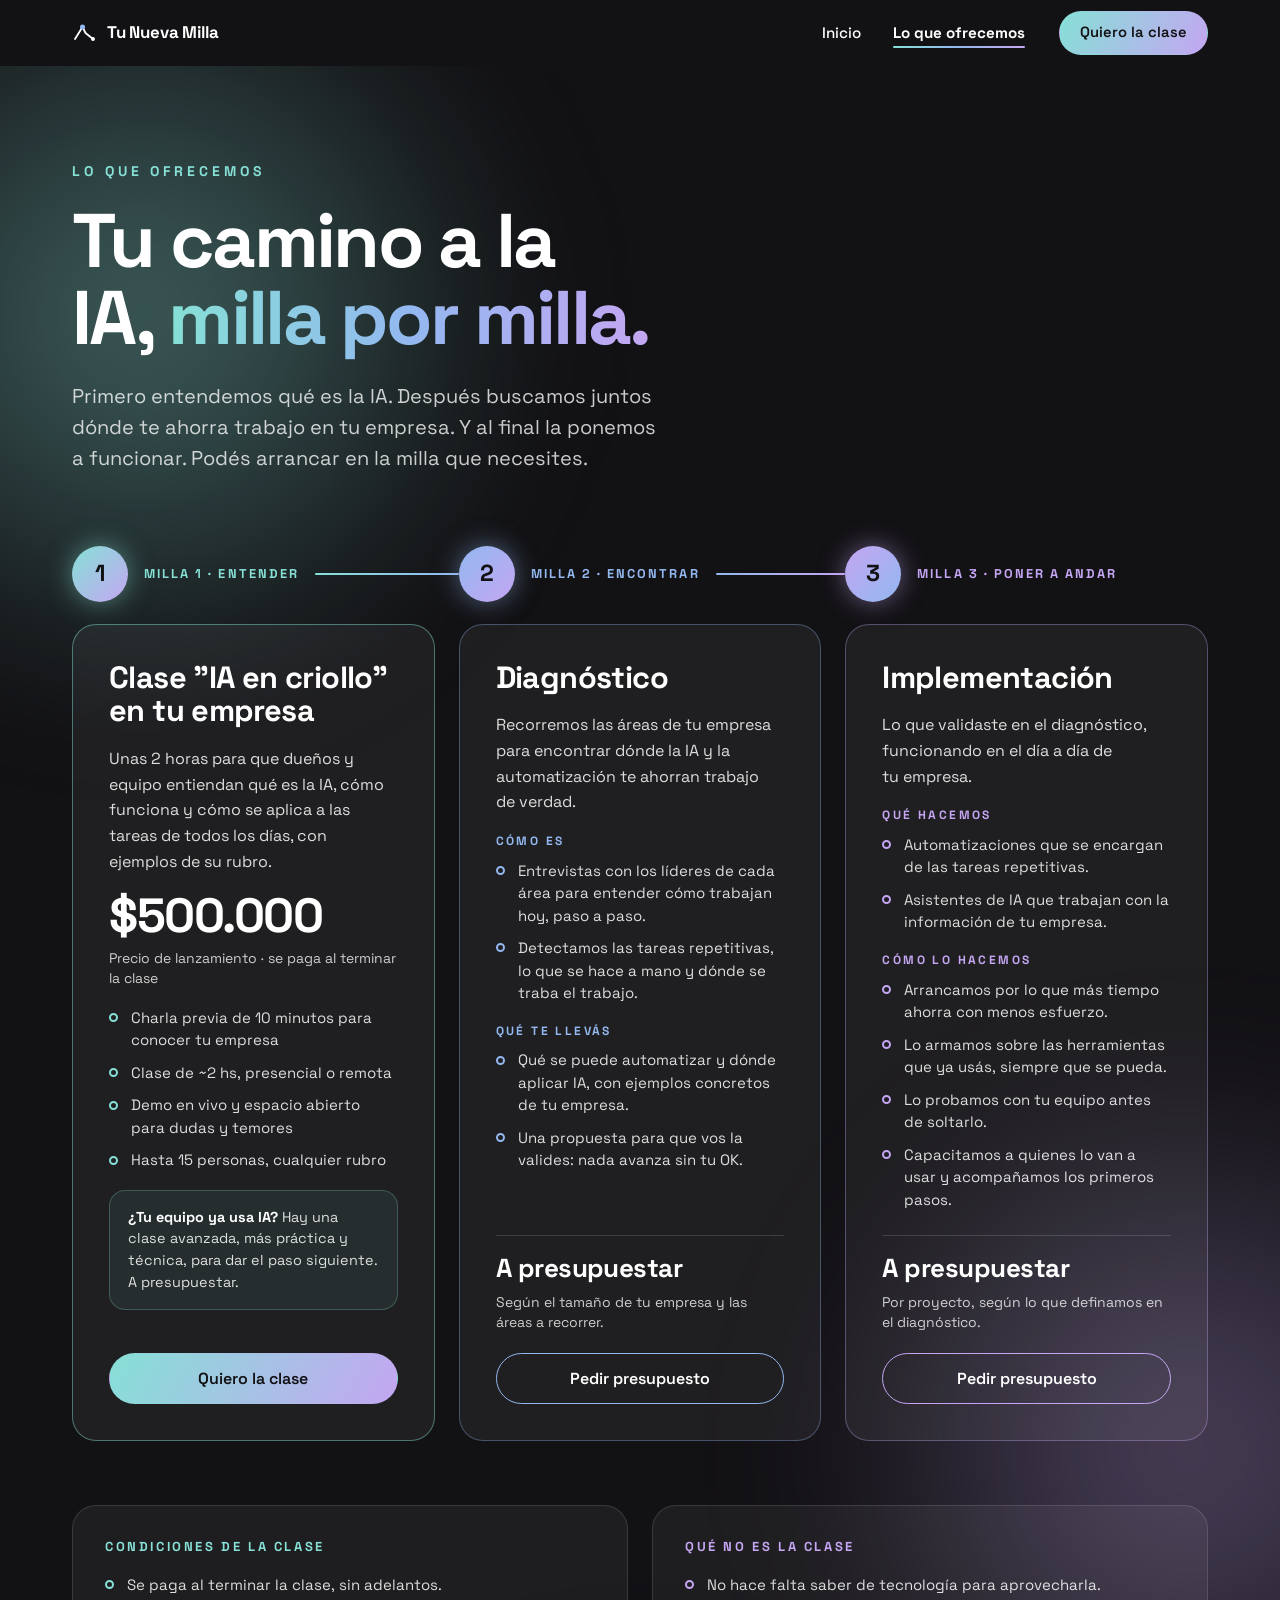
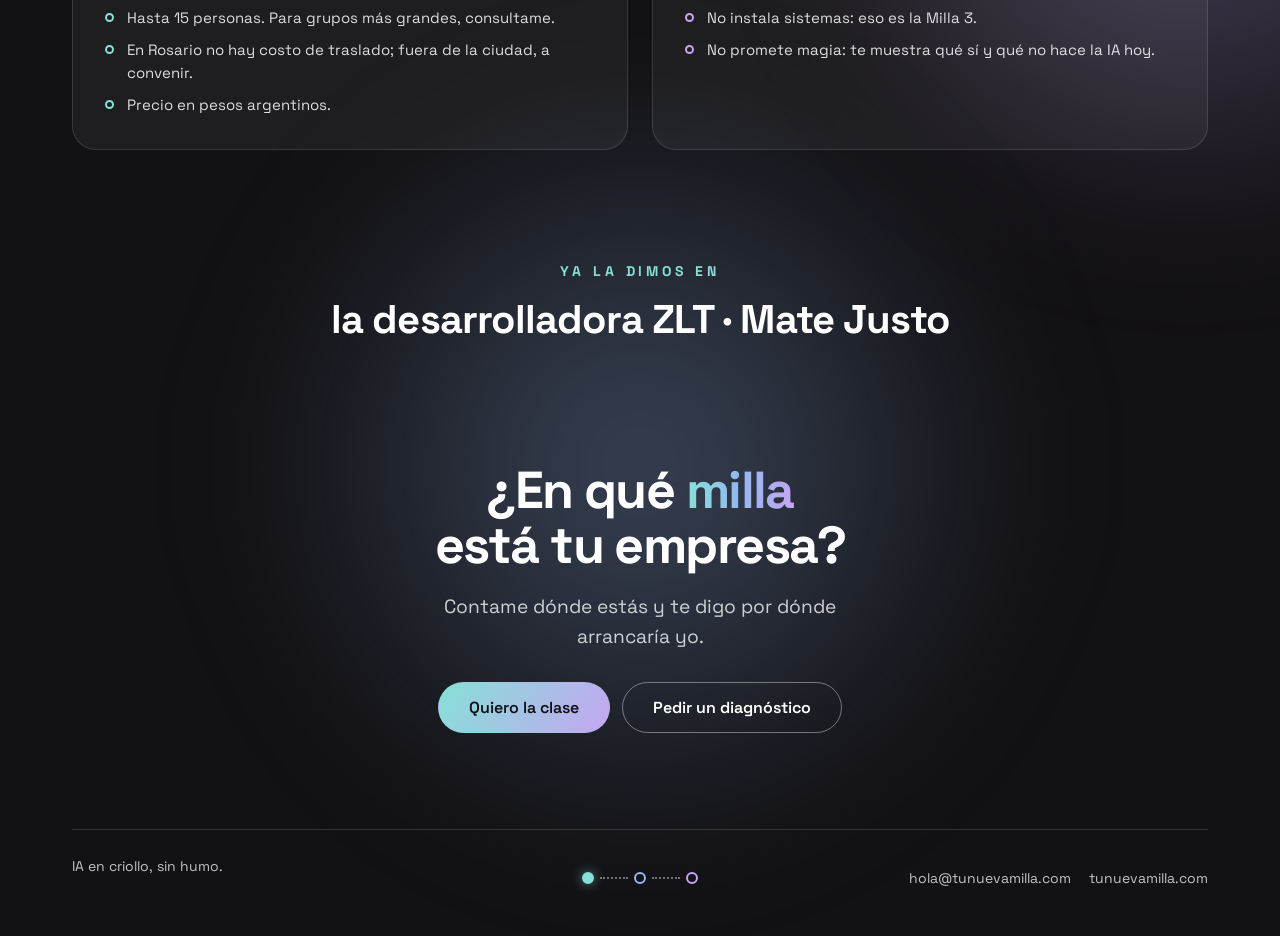
==== lo-que-ofrecemos/index.html @ 7a43856b "Agrega la página "Lo que ofrecemos" (/lo-que-ofrecemos) - Página nueva siempre en oscuro, con la rut" ====
<!DOCTYPE html>
<html lang="es-AR" data-theme="dark">
<head>
<meta charset="UTF-8">
<meta name="viewport" content="width=device-width, initial-scale=1.0">
<title>Lo que ofrecemos — Tu Nueva Milla</title>
<meta name="description" content="Clase de IA en criollo para tu equipo, diagnóstico e implementación de IA para pymes. Sin tecnicismos y sin humo.">
<meta name="author" content="Ignacio Pellizzón">
<link rel="canonical" href="https://tunuevamilla.com/lo-que-ofrecemos">
<meta name="theme-color" content="#121114">
<meta name="color-scheme" content="dark">

<meta property="og:type" content="website">
<meta property="og:url" content="https://tunuevamilla.com/lo-que-ofrecemos">
<meta property="og:site_name" content="Tu Nueva Milla">
<meta property="og:locale" content="es_AR">
<meta property="og:title" content="Lo que ofrecemos — Tu Nueva Milla">
<meta property="og:description" content="Clase de IA en criollo para tu equipo, diagnóstico e implementación de IA para pymes. Sin tecnicismos y sin humo.">
<meta property="og:image" content="https://tunuevamilla.com/images/og-image.jpg">
<meta property="og:image:width" content="1200">
<meta property="og:image:height" content="630">
<meta property="og:image:alt" content="Tu Nueva Milla — IA en criollo, sin humo">

<meta name="twitter:card" content="summary_large_image">
<meta name="twitter:title" content="Lo que ofrecemos — Tu Nueva Milla">
<meta name="twitter:description" content="Clase de IA en criollo para tu equipo, diagnóstico e implementación de IA para pymes. Sin tecnicismos y sin humo.">
<meta name="twitter:image" content="https://tunuevamilla.com/images/og-image.jpg">
<meta name="twitter:image:alt" content="Tu Nueva Milla — IA en criollo, sin humo">
<link rel="icon" type="image/svg+xml" href="data:image/svg+xml,%3Csvg xmlns='http://www.w3.org/2000/svg' viewBox='0 0 32 32'%3E%3Cstyle%3E.s%7Bstroke:%23121114%7D.f%7Bfill:%23121114%7D@media (prefers-color-scheme:dark)%7B.s%7Bstroke:%23FFFFFF%7D.f%7Bfill:%23FFFFFF%7D%7D%3C/style%3E%3Cpath class='s' d='M4 24 L14 8 L18 16 L28 24' fill='none' stroke-width='2.6' stroke-linecap='round' stroke-linejoin='round'/%3E%3Ccircle cx='14' cy='8' r='3.4' fill='%2393B8F0'/%3E%3Ccircle class='f' cx='28' cy='24' r='2.6'/%3E%3C/svg%3E">

<link rel="preconnect" href="https://fonts.googleapis.com">
<link rel="preconnect" href="https://fonts.gstatic.com" crossorigin>
<link href="https://fonts.googleapis.com/css2?family=Space+Grotesk:wght@400;500;600;700&display=swap" rel="stylesheet">
<link rel="stylesheet" href="/styles.css">
</head>
<body>

<nav class="nav ofr-nav" aria-label="Principal">
  <div class="ofr-wrap nav__in">
    <a href="/" class="tnm-logo" aria-label="Tu Nueva Milla, ir al inicio">
      <svg viewBox="0 0 32 32" fill="none" aria-hidden="true">
        <path d="M4 24 L14 8 L18 16 L28 24" stroke="currentColor" stroke-width="2.4" stroke-linecap="round" stroke-linejoin="round"/>
        <circle cx="14" cy="8" r="3.4" fill="#93B8F0"/>
        <circle cx="28" cy="24" r="2.6" fill="currentColor"/>
      </svg>
      <span>Tu&nbsp;Nueva&nbsp;Milla</span>
    </a>
    <ul class="nav__links">
      <li><a class="nav__link" href="/">Inicio</a></li>
      <li><a class="nav__link" href="/lo-que-ofrecemos" aria-current="page">Lo que ofrecemos</a></li>
    </ul>
    <div class="nav__actions">
      <a href="mailto:hola@tunuevamilla.com?subject=Quiero%20la%20clase" class="tnm-btn tnm-btn--primary tnm-btn--sm">Quiero la clase</a>
    </div>
  </div>
</nav>

<div class="ofr">
  <div class="ofr__glows" aria-hidden="true">
    <span class="ofr__glow ofr__glow--aqua"></span>
    <span class="ofr__glow ofr__glow--violet"></span>
    <span class="ofr__glow ofr__glow--blue"></span>
  </div>

  <main id="main">
    <header class="ofr-wrap ofr-hero">
      <p class="ofr-label">Lo que ofrecemos</p>
      <h1 class="ofr-title">Tu camino a la IA, <span class="ofr-grad">milla por milla.</span></h1>
      <p class="ofr-lead">Primero entendemos qué es la IA. Después buscamos juntos dónde te ahorra trabajo en tu empresa. Y al final la ponemos a funcionar. Podés arrancar en la milla que necesites.</p>
    </header>

    <section class="ofr-wrap" aria-label="Las tres millas">
      <div class="ofr-miles">

        <article class="ofr-mile ofr-mile--a">
          <div class="ofr-mile__head">
            <span class="ofr-node" aria-hidden="true">1</span>
            <p class="ofr-km">Milla 1 · Entender</p>
          </div>
          <div class="ofr-card">
            <h2>Clase "IA en criollo" en tu empresa</h2>
            <p>Unas 2 horas para que dueños y equipo entiendan qué es la IA, cómo funciona y cómo se aplica a las tareas de todos los días, con ejemplos de su rubro.</p>
            <div class="ofr-price">
              <span class="ofr-price__amount">$500.000</span>
              <span class="ofr-price__note">Precio de lanzamiento · se paga al terminar la clase</span>
            </div>
            <ul class="ofr-list">
              <li>Charla previa de 10 minutos para conocer tu empresa</li>
              <li>Clase de ~2 hs, presencial o remota</li>
              <li>Demo en vivo y espacio abierto para dudas y temores</li>
              <li>Hasta 15 personas, cualquier rubro</li>
            </ul>
            <p class="ofr-aside"><strong>¿Tu equipo ya usa IA?</strong> Hay una clase avanzada, más práctica y técnica, para dar el paso siguiente. A presupuestar.</p>
            <div class="ofr-card__foot">
              <a href="mailto:hola@tunuevamilla.com?subject=Quiero%20la%20clase" class="tnm-btn tnm-btn--primary">Quiero la clase</a>
            </div>
          </div>
        </article>

        <article class="ofr-mile ofr-mile--b">
          <div class="ofr-mile__head">
            <span class="ofr-node" aria-hidden="true">2</span>
            <p class="ofr-km">Milla 2 · Encontrar</p>
          </div>
          <div class="ofr-card">
            <h2>Diagnóstico</h2>
            <p>Recorremos las áreas de tu empresa para encontrar dónde la IA y la automatización te ahorran trabajo de verdad.</p>
            <div>
              <p class="ofr-sub">Cómo es</p>
              <ul class="ofr-list">
                <li>Entrevistas con los líderes de cada área para entender cómo trabajan hoy, paso a paso.</li>
                <li>Detectamos las tareas repetitivas, lo que se hace a mano y dónde se traba el trabajo.</li>
              </ul>
            </div>
            <div>
              <p class="ofr-sub">Qué te llevás</p>
              <ul class="ofr-list">
                <li>Qué se puede automatizar y dónde aplicar IA, con ejemplos concretos de tu empresa.</li>
                <li>Una propuesta para que vos la valides: nada avanza sin tu OK.</li>
              </ul>
            </div>
            <div class="ofr-card__foot">
              <div class="ofr-price ofr-price--quote">
                <span class="ofr-price__amount">A presupuestar</span>
                <span class="ofr-price__note">Según el tamaño de tu empresa y las áreas a recorrer.</span>
              </div>
              <a href="mailto:hola@tunuevamilla.com?subject=Quiero%20un%20diagn%C3%B3stico" class="tnm-btn tnm-btn--ghost">Pedir presupuesto</a>
            </div>
          </div>
        </article>

        <article class="ofr-mile ofr-mile--c">
          <div class="ofr-mile__head">
            <span class="ofr-node" aria-hidden="true">3</span>
            <p class="ofr-km">Milla 3 · Poner a andar</p>
          </div>
          <div class="ofr-card">
            <h2>Implementación</h2>
            <p>Lo que validaste en el diagnóstico, funcionando en el día a día de tu empresa.</p>
            <div>
              <p class="ofr-sub">Qué hacemos</p>
              <ul class="ofr-list">
                <li>Automatizaciones que se encargan de las tareas repetitivas.</li>
                <li>Asistentes de IA que trabajan con la información de tu empresa.</li>
              </ul>
            </div>
            <div>
              <p class="ofr-sub">Cómo lo hacemos</p>
              <ul class="ofr-list">
                <li>Arrancamos por lo que más tiempo ahorra con menos esfuerzo.</li>
                <li>Lo armamos sobre las herramientas que ya usás, siempre que se pueda.</li>
                <li>Lo probamos con tu equipo antes de soltarlo.</li>
                <li>Capacitamos a quienes lo van a usar y acompañamos los primeros pasos.</li>
              </ul>
            </div>
            <div class="ofr-card__foot">
              <div class="ofr-price ofr-price--quote">
                <span class="ofr-price__amount">A presupuestar</span>
                <span class="ofr-price__note">Por proyecto, según lo que definamos en el diagnóstico.</span>
              </div>
              <a href="mailto:hola@tunuevamilla.com?subject=Quiero%20implementar%20IA" class="tnm-btn tnm-btn--ghost">Pedir presupuesto</a>
            </div>
          </div>
        </article>

      </div>
    </section>

    <section class="ofr-wrap ofr-info" aria-label="Condiciones de la clase">
      <div class="ofr-info__card ofr-info__card--a">
        <h2>Condiciones de la clase</h2>
        <ul class="ofr-list">
          <li>Se paga al terminar la clase, sin adelantos.</li>
          <li>Hasta 15 personas. Para grupos más grandes, consultame.</li>
          <li>En Rosario no hay costo de traslado; fuera de la ciudad, a convenir.</li>
          <li>Precio en pesos argentinos.</li>
        </ul>
      </div>
      <div class="ofr-info__card ofr-info__card--b">
        <h2>Qué no es la clase</h2>
        <ul class="ofr-list">
          <li>No hace falta saber de tecnología para aprovecharla.</li>
          <li>No instala sistemas: eso es la Milla 3.</li>
          <li>No promete magia: te muestra qué sí y qué no hace la IA hoy.</li>
        </ul>
      </div>
    </section>

    <section class="ofr-wrap ofr-proof" aria-label="Prueba social">
      <p class="ofr-label">Ya la dimos en</p>
      <p class="ofr-proof__who">la desarrolladora ZLT · Mate Justo</p>
    </section>

    <section class="ofr-wrap ofr-close" aria-labelledby="ofr-close-title">
      <h2 id="ofr-close-title">¿En qué <span class="ofr-grad">milla</span> está tu empresa?</h2>
      <p class="ofr-close__lead">Contame dónde estás y te digo por dónde arrancaría yo.</p>
      <div class="ofr-close__cta">
        <a href="mailto:hola@tunuevamilla.com?subject=Quiero%20la%20clase" class="tnm-btn tnm-btn--primary">Quiero la clase</a>
        <a href="mailto:hola@tunuevamilla.com?subject=Quiero%20un%20diagn%C3%B3stico" class="tnm-btn tnm-btn--ghost">Pedir un diagnóstico</a>
      </div>
    </section>
  </main>

  <footer class="ofr-wrap">
    <div class="ofr-foot">
      <p class="ofr-foot__text">IA en criollo, sin humo.</p>
      <div class="ofr-foot__route" aria-hidden="true">
        <span class="ofr-foot__dot ofr-foot__dot--on"></span>
        <span class="ofr-foot__seg"></span>
        <span class="ofr-foot__dot ofr-foot__dot--b"></span>
        <span class="ofr-foot__seg"></span>
        <span class="ofr-foot__dot ofr-foot__dot--c"></span>
      </div>
      <div class="ofr-foot__links">
        <a href="mailto:hola@tunuevamilla.com">hola@tunuevamilla.com</a>
        <a href="/">tunuevamilla.com</a>
      </div>
    </div>
  </footer>
</div>

</body>
</html>
---- styles.css ----
/* =========================================================
   Tu Nueva Milla — estilos
   Design system "aurora": Space Grotesk como única familia,
   tema claro por defecto y oscuro vía [data-theme="dark"]
   (en <html> o en cualquier sección: las bandas oscuras).
   ========================================================= */

/* ---------- tokens: color ---------- */
:root{
  --ink:#121114;
  --ink-soft:#232228;
  --paper:#F5F6FB;
  --white:#FFFFFF;
  --slate:#5C5B66;
  --slate-light:#B9B7C6;
  --line:#E6E6F0;
  --line-dark:#333142;

  /* pasteles aurora: solo relleno/línea, nunca texto sobre blanco */
  --aqua:#86E0D6;
  --blue:#93B8F0;
  --violet:#C4A6F2;
  --blue-soft:#8FA8EA;
  --blue-ink:#4A5DA8;       /* texto chico de acento sobre blanco (AA 6.1:1) */

  --grad-a:var(--aqua);
  --grad-b:var(--blue);
  --grad-c:var(--violet);
  --grad-aurora:linear-gradient(90deg,var(--aqua),var(--blue) 50%,var(--violet));
  --grad-aurora-diag:linear-gradient(120deg,var(--aqua),var(--blue) 55%,var(--violet));
  --grad-aurora-v:linear-gradient(180deg,var(--aqua),var(--blue) 55%,var(--violet));
  --grad-aurora-cta:linear-gradient(120deg,var(--aqua),var(--violet));
  --aurora-glow:
    radial-gradient(40% 55% at 82% 6%,rgba(134,224,214,.30),transparent 70%),
    radial-gradient(38% 52% at 10% 32%,rgba(147,184,240,.28),transparent 72%),
    radial-gradient(46% 60% at 58% 0%,rgba(196,166,242,.26),transparent 70%);

  /* bandas oscuras: tinta en tema claro, gris oscuro en tema oscuro (mantiene la alternancia) */
  --band:#121114;

  /* semántico: CLARO (default) */
  --bg:var(--white);
  --bg-subtle:var(--paper);
  --surface:var(--white);
  --text:var(--ink);
  --text-muted:var(--slate);
  --text-accent:var(--blue-ink);
  --border:var(--line);
  --border-strong:var(--ink);
  --border-hover:var(--slate-light);
  --btn-primary-bg:var(--ink);
  --btn-primary-bg-hover:var(--ink-soft);
  --btn-primary-fg:var(--white);
  --btn-ghost-hover:rgba(18,17,20,.04);
  --field-bg:var(--paper);
  --field-bg-focus:var(--white);
  --nav-bg:rgba(244,245,247,.82);
  --overlay:rgba(18,17,20,.6);
  --focus-ring:var(--blue-ink);
  --node-fill:var(--white);
  color-scheme:light;
}
html[data-theme="dark"]{--band:#232228}
[data-theme="dark"]{
  --bg:var(--ink);
  --bg-subtle:var(--ink-soft);
  --surface:var(--ink-soft);
  --text:var(--white);
  --text-muted:var(--slate-light);
  --text-accent:var(--aqua);
  --border:var(--line-dark);
  --border-strong:var(--white);
  --border-hover:var(--slate);
  --btn-primary-bg:var(--grad-aurora-cta);
  --btn-primary-bg-hover:var(--grad-aurora-cta);
  --btn-primary-fg:var(--ink);
  --btn-ghost-hover:rgba(255,255,255,.06);
  --field-bg:var(--ink);
  --field-bg-focus:#1A191D;
  --nav-bg:rgba(18,17,20,.82);
  --overlay:rgba(0,0,0,.7);
  --focus-ring:var(--aqua);
  --node-fill:var(--ink);
  color-scheme:dark;
}

/* ---------- tokens: tipografía, layout, motion ---------- */
:root{
  --font-sans:'Space Grotesk',system-ui,sans-serif;

  --fs-bignum:clamp(3.4rem,13vw,9rem);
  --fs-h2-xl:clamp(2.1rem,4vw,3.2rem);
  --fs-h2:clamp(2rem,3.4vw,2.9rem);
  --fs-h2-sm:clamp(1.7rem,2.6vw,2.3rem);
  --fs-h3:1.4rem;
  --fs-lead:clamp(1.08rem,1.7vw,1.32rem);
  --fs-body-lg:1.05rem;
  --fs-small:.92rem;
  --fs-label:.88rem;
  --fs-caption:.82rem;
  --fs-eyebrow:.78rem;
  --fs-km:.72rem;
  --ls-eyebrow:.2em;
  --ls-km:.14em;

  --wrap:1120px;
  --gutter:clamp(18px,5vw,28px);
  --nav-h:66px;
  --radius-xs:4px;
  --radius-md:12px;
  --radius-lg:20px;
  --radius-pill:999px;
  --shadow-sm:0 1px 3px rgba(18,17,20,.07);
  --shadow-md:0 10px 26px -10px rgba(18,17,20,.18);
  --shadow-card:0 22px 44px -20px rgba(18,17,20,.32);

  --ease:cubic-bezier(.2,.7,.2,1);
  --ease-draw:cubic-bezier(.6,0,.2,1);
  --ease-pop:cubic-bezier(.23,1,.32,1);
}

/* ---------- base ---------- */
*,*::before,*::after{box-sizing:border-box}
html{scroll-behavior:smooth;background:var(--bg)}
body{margin:0;font-family:var(--font-sans);color:var(--text);background:var(--bg);line-height:1.6;-webkit-font-smoothing:antialiased;-moz-osx-font-smoothing:grayscale;transition:background-color .3s var(--ease),color .3s var(--ease)}
h1,h2,h3{letter-spacing:-.02em;line-height:1.05;overflow-wrap:break-word;text-wrap:balance}
h1,h2,h3,p,figure,blockquote{margin:0}
p{text-wrap:pretty}
img{max-width:100%;display:block}
a{color:var(--text-accent);text-decoration-thickness:1px;text-underline-offset:3px}
a:hover{color:var(--text)}
:focus-visible{outline:2.5px solid var(--focus-ring);outline-offset:3px;border-radius:var(--radius-xs)}
.nowrap{white-space:nowrap}
.muted{color:var(--text-muted)}

/* ---------- layout ---------- */
.wrap{max-width:var(--wrap);margin:0 auto;padding-left:var(--gutter);padding-right:var(--gutter)}
@media (min-width:900px){.wrap{padding-left:72px}} /* deja lugar a la ruta vertical */

.sec{color:var(--text)}
.sec--light{background:var(--bg)}
.sec--band{background:var(--band)}
.sec--clip{overflow-x:clip}
.sec__pad{padding-top:clamp(72px,10vw,100px);padding-bottom:clamp(72px,10vw,100px)}
.anchor{scroll-margin-top:var(--nav-h)}

/* ---------- AuroraGlow ---------- */
.tnm-aurora{position:relative;overflow:hidden;isolation:isolate}
.tnm-aurora::before{content:"";position:absolute;inset:-20% -10% auto -10%;height:82%;z-index:-1;pointer-events:none;background:var(--aurora-glow);filter:blur(6px)}
[data-theme="dark"] .tnm-aurora::before,[data-theme="dark"].tnm-aurora::before{opacity:.55}

/* ---------- Eyebrow + nodo de sección ---------- */
.tnm-eyebrow{font-size:var(--fs-eyebrow);letter-spacing:var(--ls-eyebrow);text-transform:uppercase;font-weight:700;color:var(--text-accent);line-height:1.4}
.stop{display:flex;align-items:center}
.stop__dot{flex:none;width:10px;height:10px;margin-right:10px;border-radius:50%}
.stop__dot--aqua{background:var(--aqua)}
.stop__dot--blue{background:var(--blue)}
.stop__dot--violet{background:var(--violet)}
.stop__dot--grad{background:var(--grad-aurora-diag)}
@media (min-width:900px){.stop__dot{display:none}} /* en desktop el nodo vive en la ruta vertical */

/* ---------- Ruta vertical (la página es la ruta) ---------- */
.rail-root{position:relative;display:block}
.rail{display:none;position:absolute;z-index:3;top:0;bottom:0;left:calc(max(0px,(100% - var(--wrap)) / 2) + 35px);width:2px;background:color-mix(in srgb,var(--slate-light) 45%,transparent);pointer-events:none}
.rail__fill{position:absolute;left:0;top:0;width:100%;height:100%;background:linear-gradient(180deg,var(--aqua),var(--blue) 50%,var(--violet))}
@media (min-width:900px){.rail{display:block}}

/* ---------- Logo ---------- */
.tnm-logo{display:inline-flex;align-items:center;gap:11px;font-weight:700;font-size:1.056rem;color:var(--text);text-decoration:none;letter-spacing:-.01em;white-space:nowrap}
.tnm-logo svg{width:24px;height:24px;flex:none;transition:transform .35s var(--ease)}
.tnm-logo:hover{color:var(--text)}
.tnm-logo:hover svg{transform:translateY(-1px) rotate(-6deg)}

/* ---------- Botones ---------- */
.tnm-btn{font-family:var(--font-sans);font-weight:600;font-size:1rem;line-height:1.2;text-decoration:none;border-radius:var(--radius-pill);padding:15px 30px;display:inline-flex;align-items:center;justify-content:center;gap:9px;border:1.5px solid transparent;cursor:pointer;background:none;color:var(--text);transition:background .2s var(--ease),color .2s var(--ease),border-color .2s var(--ease),transform .2s var(--ease),box-shadow .2s var(--ease),filter .2s var(--ease)}
.tnm-btn svg{width:16px;height:16px;flex:none}
.tnm-btn--sm{font-size:.92rem;padding:8px 20px}
.tnm-btn--block{display:flex;width:100%}
.tnm-btn--primary{background:var(--btn-primary-bg);color:var(--btn-primary-fg)}
.tnm-btn--primary:hover{background:var(--btn-primary-bg-hover);color:var(--btn-primary-fg);transform:translateY(-2px);box-shadow:var(--shadow-md)}
[data-theme="dark"] .tnm-btn--primary:hover{filter:brightness(1.05)}
.tnm-btn--primary:active{transform:scale(.98)}
.tnm-btn--ghost{border-color:var(--border);color:var(--text)}
.tnm-btn--ghost:hover{border-color:var(--border-strong);background:var(--btn-ghost-hover);color:var(--text)}
.tnm-btn:disabled{opacity:.6;cursor:default;transform:none;box-shadow:none;filter:none}

/* ---------- Highlight ---------- */
.tnm-hl{position:relative;white-space:nowrap;z-index:0}
.tnm-hl::after{content:"";position:absolute;left:-2px;right:-2px;bottom:.08em;height:.32em;background:var(--grad-aurora);z-index:-1;opacity:.55;transform:skewX(-4deg)}

/* ---------- Nav ---------- */
.nav{position:sticky;top:0;z-index:50;background:var(--bg);transition:box-shadow .3s var(--ease),background-color .3s var(--ease)}
.nav.is-scrolled{background:var(--nav-bg);-webkit-backdrop-filter:blur(10px);backdrop-filter:blur(10px);box-shadow:var(--shadow-sm),0 1px 0 var(--border)}
.nav__in{height:var(--nav-h);display:flex;align-items:center;justify-content:space-between;gap:12px;transition:height .3s var(--ease)}
.nav.is-scrolled .nav__in{height:56px}
.nav__actions{display:flex;align-items:center;gap:10px}
.theme-toggle{width:40px;height:40px;flex:none;border-radius:50%;border:1.5px solid var(--border);background:transparent;color:var(--text);display:flex;align-items:center;justify-content:center;cursor:pointer;padding:0;transition:border-color .2s var(--ease),background-color .2s var(--ease)}
.theme-toggle:hover{border-color:var(--border-strong);background:var(--btn-ghost-hover)}
.theme-toggle svg{stroke:currentColor;stroke-width:2;stroke-linecap:round;stroke-linejoin:round}
.theme-toggle .i-sun{display:none}
html[data-theme="dark"] .theme-toggle .i-sun{display:block}
html[data-theme="dark"] .theme-toggle .i-moon{display:none}

/* ---------- Hero ---------- */
.hero{padding-top:clamp(40px,6vw,72px);padding-bottom:clamp(56px,8vw,88px)}
.hero__row{display:flex;align-items:center;gap:48px}
.hero__copy{flex:1 1 0;min-width:0;display:flex;flex-direction:column;gap:26px}
.hero__title{font-size:clamp(2.3rem,5vw,3.4rem);font-weight:600;line-height:1.05;max-width:21ch}
.hero__lead{font-size:var(--fs-lead);line-height:1.55;color:var(--text-muted);max-width:46ch}
.hero__actions{display:flex;flex-wrap:wrap;gap:12px;margin-top:6px}
.hero__ill{display:none;flex:0 0 min(30%,300px);color:var(--text)}
@media (min-width:900px){.hero__ill{display:block}}
.hero__route{margin-top:clamp(46px,6vw,72px)}

/* ---------- Route (Milla 0 → 1 → 2) ---------- */
.tnm-route{position:relative}
.tnm-route__track{position:relative;height:2px;background:var(--border);margin:0 6px}
.tnm-route__fill{position:absolute;inset:0;background:var(--grad-aurora);transform-origin:left}
.tnm-route__stops{display:flex;justify-content:space-between;margin-top:-9px}
.tnm-route__stop{display:flex;flex-direction:column;align-items:flex-start;flex:1}
.tnm-route__stop:nth-child(2){align-items:center;text-align:center}
.tnm-route__stop:last-child{flex:none;align-items:flex-end;text-align:right}
.tnm-dot{width:16px;height:16px;border-radius:50%;background:var(--node-fill);border:3px solid var(--grad-a);margin-bottom:14px}
.tnm-dot--b{border-color:var(--grad-b)}
.tnm-dot--c{border-color:var(--grad-c)}
.tnm-km{font-size:var(--fs-km);letter-spacing:var(--ls-km);color:var(--text-accent);font-weight:700;text-transform:uppercase;margin-bottom:3px}
.tnm-route__lbl{font-size:.92rem;color:var(--text-muted);max-width:20ch;line-height:1.4}
@media (max-width:820px){
  .tnm-route__track{display:none}
  .tnm-route__stops{flex-direction:column;gap:26px;margin-top:0}
  .tnm-route__stop{align-items:flex-start!important;text-align:left!important}
  .tnm-dot{margin-bottom:8px}
}

/* ---------- Qué es ---------- */
.whatis{display:grid;grid-template-columns:repeat(auto-fit,minmax(min(100%,400px),1fr));gap:clamp(46px,6vw,80px);align-items:center}
.whatis__copy{display:flex;flex-direction:column;gap:38px}
.whatis__head{display:flex;flex-direction:column;gap:22px}
.whatis__title{font-size:var(--fs-h2-sm);font-weight:500;line-height:1.18;color:var(--text-muted);text-wrap:pretty}
.whatis__title b{color:var(--text);font-weight:700}
.points{display:flex;flex-direction:column;gap:22px}
.point{display:grid;grid-template-columns:40px minmax(0,1fr);gap:16px;align-items:start}
.point svg{stroke:var(--text);stroke-width:1.5;stroke-linecap:round;stroke-linejoin:round}
.point svg .ico-fill-aqua{fill:var(--aqua);stroke:none}
.point svg .ico-fill-blue{fill:var(--blue);stroke:none}
.point svg .ico-fill-violet{fill:var(--violet);stroke:none}
.point__t{font-weight:600;font-size:1.05rem;margin-bottom:2px}
.point p{color:var(--text-muted);line-height:1.55}

/* "Del humo a la claridad" */
.smoke-fig{display:flex;flex-direction:column;gap:26px;width:100%;max-width:480px;justify-self:center}
.smoke{position:relative;padding:18px 0 10px}
.smoke__w{position:absolute;font-weight:500;color:var(--text-muted);white-space:nowrap;opacity:0;pointer-events:none}
.smoke__keys{position:relative;display:flex;flex-direction:column;gap:30px}
.smoke__spine{position:absolute;left:7px;top:14px;bottom:34px;width:2px;background:var(--grad-aurora-v);opacity:.9}
.smoke__key{display:grid;grid-template-columns:16px minmax(0,1fr);gap:16px;align-items:start}
.smoke__dot{position:relative;z-index:1;width:16px;height:16px;border-radius:50%;border:3px solid var(--aqua);background:var(--node-fill);margin-top:3px}
.smoke__dot--blue{border-color:var(--blue)}
.smoke__dot--violet{border-color:var(--violet)}
.smoke__txt{display:flex;flex-direction:column;gap:4px;align-items:flex-start}
.smoke__tech{position:relative;font-size:.82rem;font-weight:500;color:var(--text-muted);white-space:nowrap}
.smoke__strike{position:absolute;left:-2px;right:-2px;top:54%;height:1.5px;background:var(--text-muted)}
.smoke__say{font-size:clamp(1.2rem,2.2vw,1.45rem);font-weight:600;line-height:1.25;letter-spacing:-.01em;color:var(--text);text-wrap:balance}
.smoke-fig__cap{font-size:var(--fs-km);letter-spacing:var(--ls-km);text-transform:uppercase;font-weight:700;color:var(--text-accent);text-align:center}

/* ---------- Por qué el nombre ---------- */
.quote{max-width:960px;margin:0 auto;padding:clamp(80px,12vw,128px) var(--gutter);display:flex;flex-direction:column;align-items:center;text-align:center;gap:26px}
.quote__q{font-size:clamp(1.9rem,4.6vw,3.4rem);font-weight:500;line-height:1.12;letter-spacing:-.02em;text-wrap:balance;max-width:22ch}
.quote__sub{color:var(--text-muted);font-size:var(--fs-body-lg);max-width:44ch}

/* ---------- Las 3 millas ---------- */
.h2{font-size:var(--fs-h2);font-weight:600;line-height:1.08;max-width:22ch}
.miles__head{display:flex;flex-direction:column;gap:18px;margin-bottom:clamp(38px,6vw,56px)}
.miles__line{height:2px;background:var(--grad-aurora);border-radius:2px;margin-bottom:22px;opacity:.9}
.miles{display:grid;grid-template-columns:repeat(auto-fit,minmax(min(100%,300px),1fr));gap:22px;align-items:stretch}
.lift{display:grid;transition:transform .3s var(--ease)}
.lift:hover{transform:translateY(-4px)}

.tnm-ms{position:relative;padding-left:56px}
.tnm-ms__node{position:absolute;left:8px;top:2px;width:16px;height:16px;border-radius:50%;background:var(--node-fill);border:3px solid var(--grad-a);z-index:2;transition:transform .3s var(--ease)}
.tnm-ms--b .tnm-ms__node{border-color:var(--grad-b)}
.tnm-ms--c .tnm-ms__node{border-color:var(--grad-c)}
.tnm-ms:hover .tnm-ms__node{transform:scale(1.18)}
.tnm-ms .tnm-km{position:relative;z-index:2;font-size:.76rem;letter-spacing:.16em;margin:0}
.tnm-ms h3{position:relative;z-index:2;font-size:var(--fs-h3);font-weight:600;color:var(--text);margin:6px 0 8px;line-height:1.2}
.tnm-ms p{position:relative;z-index:2;color:var(--text-muted);max-width:56ch;font-size:1.02rem}
.tnm-ms--photo{border-radius:var(--radius-lg);overflow:hidden;padding:28px 28px 32px 56px;background:var(--surface);transition:box-shadow .35s var(--ease)}
.tnm-ms--photo .tnm-ms__node{top:30px;left:18px}
.tnm-ms--photo:hover{box-shadow:var(--shadow-card)}
.tnm-ms__bg{position:absolute;inset:0;width:100%;height:100%;object-fit:cover;opacity:.22;filter:grayscale(55%);z-index:0;transition:opacity .5s var(--ease),transform .5s var(--ease)}
.tnm-ms--photo:hover .tnm-ms__bg{opacity:.32;transform:scale(1.04)}
.tnm-ms__scrim{position:absolute;inset:0;z-index:1;background:linear-gradient(100deg,var(--bg) 34%,color-mix(in srgb,var(--bg) 82%,transparent) 58%,color-mix(in srgb,var(--bg) 40%,transparent) 100%)}

/* ---------- Quién está detrás ---------- */
.bio{display:grid;grid-template-columns:repeat(auto-fit,minmax(min(100%,340px),1fr));gap:clamp(38px,6vw,72px);align-items:center}
.bio__photo{max-width:460px;width:100%}
.bio__txt{display:flex;flex-direction:column;gap:20px}
.bio__title{font-size:var(--fs-h2-sm);font-weight:600;line-height:1.1}
.bio__txt p{font-size:var(--fs-body-lg);line-height:1.65;color:var(--text-muted)}
.bio__txt b{color:var(--text);font-weight:600}
.tnm-portrait{aspect-ratio:1;border-radius:var(--radius-lg);background:linear-gradient(150deg,var(--ink),var(--ink-soft));position:relative;overflow:hidden;display:flex;align-items:flex-end;padding:34px;transition:box-shadow .35s var(--ease)}
.tnm-portrait:hover{box-shadow:var(--shadow-card)}
.tnm-portrait img{position:absolute;inset:0;width:100%;height:100%;object-fit:cover;object-position:center 18%;z-index:0;transition:transform .6s var(--ease)}
.tnm-portrait:hover img{transform:scale(1.045)}
.tnm-portrait__scrim{position:absolute;inset:0;z-index:1;background:linear-gradient(to top,rgba(18,17,20,.9) 0%,rgba(18,17,20,.25) 46%,rgba(18,17,20,0) 72%)}
.tnm-portrait__who{position:relative;z-index:2;color:var(--white)}
.tnm-portrait__nm{font-weight:600;font-size:1.5rem;line-height:1.2}
.tnm-portrait__rl{color:var(--slate-light);font-size:.98rem;margin-top:2px}

/* ---------- Charlas y talleres ---------- */
.talks{display:flex;flex-direction:column;gap:clamp(30px,5vw,46px)}
.talks__head{display:flex;flex-direction:column;gap:16px}
.talks__title{max-width:20ch}
.talks__meta{color:var(--text-muted);font-size:var(--fs-body-lg)}
.bento{display:flex;flex-wrap:wrap;gap:22px}
.bento__side{flex:1 1 280px;display:flex;flex-direction:column;gap:22px}
.shot{padding:1.5px;border-radius:var(--radius-lg);background:var(--grad-aurora-diag);display:flex;flex:1;min-height:210px}
.shot--main{flex:1.6 1 420px;min-height:clamp(300px,42vw,520px)}
.shot__in{position:relative;flex:1;border-radius:18.5px;overflow:hidden;background:var(--ink)}
.shot img{position:absolute;inset:0;width:100%;height:100%;object-fit:cover;transition:transform .6s var(--ease)}
.shot:hover img{transform:scale(1.04)}
.shot figcaption{position:absolute;inset:auto 0 0 0;padding:46px 20px 16px;background:linear-gradient(to top,rgba(18,17,20,.82),rgba(18,17,20,0));pointer-events:none;color:#FFFFFF;font-size:var(--fs-small);font-weight:500;line-height:1.4;text-wrap:pretty}

/* ---------- Cierre + footer ---------- */
.closing{padding-top:clamp(80px,12vw,128px)}
.closing__top{display:flex;flex-direction:column;align-items:center;text-align:center;gap:26px;padding-bottom:clamp(72px,10vw,100px)}
.closing__title{font-size:var(--fs-h2-xl);font-weight:600;line-height:1.05;max-width:16ch}
.closing__cta{margin-top:8px}
.footer{border-top:1px solid var(--border);padding:38px 0 46px;display:flex;flex-wrap:wrap;align-items:center;justify-content:space-between;gap:22px 32px}
.footer__links{display:flex;align-items:center;gap:22px}
.footer__mail{color:var(--text);text-decoration:none;font-weight:500;transition:color .2s var(--ease)}
.footer__mail:hover{color:var(--text-accent);text-decoration:underline;text-underline-offset:4px}
.footer__ig{color:var(--text);display:flex;align-items:center;justify-content:center;width:44px;height:44px;border-radius:50%;transition:color .2s var(--ease),background-color .2s var(--ease)}
.footer__ig:hover{color:var(--text-accent);background:var(--btn-ghost-hover)}
.footer__fine{flex-basis:100%;font-size:var(--fs-caption);color:var(--text-muted);line-height:1.5}

/* ---------- Modal de contacto (IDs y clases de estado usados por script.js) ---------- */
.modal-overlay{position:fixed;inset:0;z-index:100;display:flex;align-items:center;justify-content:center;padding:24px;background:var(--overlay);-webkit-backdrop-filter:blur(6px);backdrop-filter:blur(6px);opacity:0;transition:opacity .25s var(--ease)}
.modal-overlay[hidden]{display:none}
.modal-overlay.is-open{opacity:1}
.modal{position:relative;width:100%;max-width:440px;max-height:calc(100dvh - 48px);overflow-y:auto;background:var(--surface);color:var(--text);border-radius:var(--radius-lg);box-shadow:var(--shadow-card);padding:36px 32px 32px;opacity:0;transform:scale(.95);transition:transform .28s var(--ease-pop),opacity .28s var(--ease)}
.modal-overlay.is-open .modal{opacity:1;transform:scale(1)}
.modal h3{font-size:clamp(1.3rem,3vw,1.6rem);font-weight:600;line-height:1.15;margin:14px 0 6px;max-width:26ch}
.modal-lead{color:var(--text-muted);font-size:.98rem;margin:0 0 24px}
.modal-close{position:absolute;top:16px;right:16px;width:32px;height:32px;border-radius:50%;display:flex;align-items:center;justify-content:center;color:var(--text-muted);background:transparent;border:none;cursor:pointer;padding:0;transition:background-color .2s var(--ease),color .2s var(--ease),transform .15s var(--ease)}
.modal-close svg{width:16px;height:16px}
.modal-close:hover{background:var(--bg-subtle);color:var(--text)}
.modal-close:active{transform:scale(.94)}
#contactForm{display:flex;flex-direction:column;gap:16px}
#contactForm .tnm-btn--block{margin-top:6px}
.tnm-field{display:flex;flex-direction:column;gap:6px;font-size:var(--fs-label);color:var(--text-muted);font-weight:500}
.tnm-field input,.tnm-field textarea{font-family:var(--font-sans);font-size:1rem;color:var(--text);border:1.5px solid var(--border);border-radius:var(--radius-md);padding:12px 14px;background:var(--field-bg);transition:border-color .2s var(--ease),background-color .2s var(--ease);resize:vertical;width:100%}
.tnm-field input::placeholder,.tnm-field textarea::placeholder{color:var(--text-muted);opacity:.75}
.tnm-field input:hover,.tnm-field textarea:hover{border-color:var(--border-hover)}
.tnm-field input:focus,.tnm-field textarea:focus{outline:none;border-color:var(--focus-ring);background:var(--field-bg-focus)}
.tnm-field textarea{min-height:96px}
.hp{position:absolute;left:-9999px;width:1px;height:1px;opacity:0}
.form-status{font-size:var(--fs-small);min-height:1.2em;margin:0;text-align:center;color:var(--text-muted)}
.form-status[data-state="success"],.form-status[data-state="error"]{color:var(--text);font-weight:500}
.form-status a{color:var(--text-accent);text-decoration:underline}
@media (max-width:480px){.modal{padding:28px 22px 24px;border-radius:16px}}

/* ---------- Nav: links de navegación ---------- */
.nav__links{display:flex;align-items:center;gap:4px;margin:0 8px 0 auto;padding:0;list-style:none}
.nav__link{position:relative;display:inline-flex;align-items:center;min-height:44px;padding:0 14px;border-radius:var(--radius-pill);color:var(--text);font-size:.95rem;font-weight:500;text-decoration:none;transition:background-color .2s var(--ease),color .2s var(--ease)}
.nav__link:hover{background:var(--btn-ghost-hover);color:var(--text)}
.nav__link[aria-current="page"]{font-weight:700}
.nav__link[aria-current="page"]::after{content:"";position:absolute;left:14px;right:14px;bottom:7px;height:2px;border-radius:2px;background:var(--grad-aurora)}
@media (max-width:640px){
  .nav{position:relative}
  .nav__in{flex-wrap:wrap;height:auto;padding-top:10px;padding-bottom:2px;row-gap:0}
  .nav.is-scrolled .nav__in{height:auto}
  .nav__links{order:3;flex-basis:100%;margin:0 -14px}
}
@media (max-width:420px){
  .nav__in{column-gap:8px}
  .nav .tnm-logo{gap:8px;font-size:.95rem}
  .nav .tnm-logo svg{width:22px;height:22px}
  .nav__actions{gap:8px}
  .nav .tnm-btn--sm{padding-left:14px;padding-right:14px}
}

/* ---------- Botón "Ver lo que ofrecemos" (cierre de Cómo te acompaño) ---------- */
.miles__more{margin-top:clamp(32px,5vw,44px)}
.miles__more .tnm-btn--ghost{border-color:color-mix(in srgb,var(--text) 40%,transparent)}
.miles__more .tnm-btn--ghost:hover{border-color:var(--text)}

/* ---------- Lo que ofrecemos (/lo-que-ofrecemos · siempre en oscuro, <html data-theme="dark">) ---------- */
.ofr-nav .tnm-btn--sm{min-height:44px}
.ofr{position:relative;overflow-x:clip;isolation:isolate}
.ofr__glows{position:absolute;inset:0;z-index:-1;overflow:hidden;pointer-events:none}
.ofr__glow{position:absolute;width:clamp(420px,62vw,980px);aspect-ratio:1;border-radius:50%;filter:blur(70px)}
.ofr__glow--aqua{top:-6%;left:-20%;background:radial-gradient(closest-side,rgba(134,224,214,.40),transparent)}
.ofr__glow--violet{top:40%;right:-24%;background:radial-gradient(closest-side,rgba(196,166,242,.34),transparent)}
.ofr__glow--blue{bottom:3%;left:50%;transform:translateX(-50%);background:radial-gradient(closest-side,rgba(147,184,240,.32),transparent)}
.ofr-wrap{max-width:1200px;margin:0 auto;padding-left:16px;padding-right:16px}
@media (min-width:640px){.ofr-wrap{padding-left:32px;padding-right:32px}}

.ofr-label{margin:0;font-size:.875rem;font-weight:700;letter-spacing:.28em;text-transform:uppercase;line-height:1.4;color:var(--aqua)}
.ofr-grad{color:var(--aqua);background:var(--grad-aurora);-webkit-background-clip:text;background-clip:text;-webkit-text-fill-color:transparent;-webkit-box-decoration-break:clone;box-decoration-break:clone}
.ofr-hero{padding-top:clamp(56px,10vw,96px);padding-bottom:clamp(48px,7vw,72px)}
.ofr-title{margin-top:20px;max-width:20ch;font-size:clamp(2.5rem,7.2vw,4.75rem);font-weight:700;line-height:1.02;letter-spacing:-.035em}
.ofr-lead{margin-top:24px;max-width:46ch;font-size:clamp(1.05rem,2.2vw,1.25rem);line-height:1.55;color:rgb(255 255 255 / .78)}

/* la ruta: 3 millas en columnas (escritorio) o apiladas con la ruta vertical a la izquierda (celular) */
.ofr-miles{display:grid;gap:28px;max-width:760px}
.ofr-mile{--ofr-c:var(--aqua);--ofr-grad:linear-gradient(135deg,var(--aqua),var(--violet));--ofr-glow:rgba(134,224,214,.5);--ofr-bd:color-mix(in srgb,var(--aqua) 45%,transparent);--ofr-line:linear-gradient(180deg,var(--aqua),var(--blue));position:relative;display:grid;grid-template-columns:44px minmax(0,1fr);column-gap:14px;row-gap:14px;align-items:center}
.ofr-mile--b{--ofr-c:var(--blue);--ofr-grad:linear-gradient(135deg,var(--blue),var(--violet));--ofr-glow:rgba(147,184,240,.5);--ofr-bd:color-mix(in srgb,var(--blue) 35%,transparent);--ofr-line:linear-gradient(180deg,var(--blue),var(--violet))}
.ofr-mile--c{--ofr-c:var(--violet);--ofr-grad:linear-gradient(135deg,var(--violet),var(--blue));--ofr-glow:rgba(196,166,242,.5);--ofr-bd:color-mix(in srgb,var(--violet) 35%,transparent)}
.ofr-mile::before{content:"";position:absolute;left:21px;top:44px;bottom:-28px;width:2px;background:var(--ofr-line)}
.ofr-mile--c::before{display:none}
.ofr-mile__head{display:contents}
.ofr-node{position:relative;z-index:1;flex:none;display:grid;place-items:center;width:44px;height:44px;border-radius:50%;background:var(--ofr-grad);box-shadow:0 0 26px var(--ofr-glow);font-size:1.2rem;font-weight:700;line-height:1;color:var(--ink)}
.ofr-km{margin:0;font-size:.8rem;font-weight:700;letter-spacing:.16em;text-transform:uppercase;line-height:1.35;color:var(--ofr-c)}
.ofr-card{grid-column:2;align-self:stretch;display:flex;flex-direction:column;gap:18px;padding:22px;border:1px solid var(--ofr-bd);border-radius:24px;background:rgb(255 255 255 / .055)}
.ofr-card h2{font-size:clamp(1.65rem,2.4vw,2rem);font-weight:700;line-height:1.1;letter-spacing:-.02em;color:var(--text)}
.ofr-card>p:not(.ofr-aside){font-size:1rem;line-height:1.6;color:rgb(255 255 255 / .85)}
.ofr-sub{margin:0 0 10px;font-size:.75rem;font-weight:700;letter-spacing:.2em;text-transform:uppercase;line-height:1.4;color:var(--ofr-c)}
.ofr-list{display:flex;flex-direction:column;gap:10px;margin:0;padding:0;list-style:none;font-size:.9375rem;line-height:1.5;color:rgb(255 255 255 / .85)}
.ofr-list li{position:relative;padding-left:22px}
.ofr-list li::before{content:"";position:absolute;left:0;top:.42em;width:9px;height:9px;border-radius:50%;border:2px solid var(--ofr-c)}
.ofr-price__amount{display:block;font-size:2.5rem;font-weight:700;line-height:1;letter-spacing:-.03em;color:var(--text)}
.ofr-price__note{display:block;margin-top:8px;font-size:.875rem;line-height:1.45;color:rgb(255 255 255 / .78)}
.ofr-price--quote{padding-top:18px;border-top:1px solid rgb(255 255 255 / .14)}
.ofr-price--quote .ofr-price__amount{font-size:1.625rem;line-height:1.15;letter-spacing:-.02em}
.ofr-aside{padding:16px 18px;border:1px solid rgba(134,224,214,.25);border-radius:16px;background:rgba(134,224,214,.08);font-size:.9rem;line-height:1.5;color:rgb(255 255 255 / .85)}
.ofr-aside strong{color:var(--text);font-weight:700}
.ofr-card__foot{margin-top:auto;display:flex;flex-direction:column;gap:20px;padding-top:6px}
.ofr-card .tnm-btn{width:100%;min-height:48px}
.ofr-mile .tnm-btn--ghost{border-width:1px;border-color:var(--ofr-c)}
.ofr-mile .tnm-btn--ghost:hover{border-color:var(--ofr-c);background:color-mix(in srgb,var(--ofr-c) 14%,transparent)}
@media (min-width:640px){
  .ofr-card{padding:30px}
  .ofr-price__amount{font-size:3rem}
}
@media (min-width:1100px){
  .ofr-miles{max-width:none;grid-template-columns:repeat(3,minmax(0,1fr));gap:24px;align-items:stretch}
  .ofr-mile{grid-template-columns:minmax(0,1fr);grid-template-rows:auto 1fr;row-gap:22px;align-items:stretch}
  .ofr-mile::before{display:none}
  .ofr-mile__head{display:flex;align-items:center;gap:16px}
  .ofr-node{width:56px;height:56px;font-size:1.45rem}
  .ofr-card{grid-column:auto;padding:36px}
  .ofr-mile--a .ofr-mile__head::after,.ofr-mile--b .ofr-mile__head::after{content:"";flex:1;min-width:24px;height:2px;margin-right:-24px;border-radius:2px;background:linear-gradient(90deg,var(--ofr-c),var(--ofr-next))}
  .ofr-mile--a{--ofr-next:var(--blue)}
  .ofr-mile--b{--ofr-next:var(--violet)}
}

.ofr-info{display:grid;grid-template-columns:repeat(auto-fit,minmax(min(100%,420px),1fr));gap:24px;margin-top:clamp(40px,6vw,64px)}
.ofr-info__card{padding:28px;border:1px solid rgb(255 255 255 / .12);border-radius:24px;background:rgb(255 255 255 / .05)}
.ofr-info__card--a{--ofr-c:var(--aqua)}
.ofr-info__card--b{--ofr-c:var(--violet)}
.ofr-info__card h2{margin-bottom:18px;font-size:.8125rem;font-weight:700;letter-spacing:.2em;text-transform:uppercase;line-height:1.4;color:var(--ofr-c)}
@media (min-width:640px){.ofr-info__card{padding:32px}}

.ofr-proof{padding-top:clamp(72px,10vw,112px);text-align:center}
.ofr-proof__who{margin-top:16px;font-size:clamp(1.65rem,4.6vw,2.5rem);font-weight:700;line-height:1.15;letter-spacing:-.02em}
.ofr-close{display:flex;flex-direction:column;align-items:center;gap:20px;padding-top:clamp(72px,10vw,120px);padding-bottom:clamp(64px,9vw,96px);text-align:center}
.ofr-close h2{max-width:18ch;font-size:clamp(2rem,5vw,3.25rem);font-weight:700;line-height:1.05;letter-spacing:-.03em}
.ofr-close__lead{max-width:40ch;font-size:clamp(1.05rem,2vw,1.2rem);line-height:1.55;color:rgb(255 255 255 / .78)}
.ofr-close__cta{display:flex;flex-wrap:wrap;justify-content:center;gap:12px;margin-top:10px}
.ofr-close__cta .tnm-btn{min-height:48px}
.ofr-close .tnm-btn--ghost{border-width:1px;border-color:rgb(255 255 255 / .4)}
.ofr-close .tnm-btn--ghost:hover{border-color:rgb(255 255 255 / .85);background:rgb(255 255 255 / .08)}

.ofr-foot{display:grid;gap:6px;justify-items:center;padding:26px 0 36px;border-top:1px solid rgb(255 255 255 / .14);font-size:.875rem;line-height:1.5;color:rgb(255 255 255 / .75);text-align:center}
.ofr-foot__links{display:flex;flex-wrap:wrap;justify-content:center;gap:0 18px}
.ofr-foot a{display:inline-flex;align-items:center;min-height:44px;color:inherit;text-decoration:none}
.ofr-foot a:hover{color:var(--text);text-decoration:underline;text-underline-offset:4px}
.ofr-foot__route{display:flex;align-items:center;gap:6px;padding:6px 0}
.ofr-foot__dot{width:12px;height:12px;border-radius:50%;border:2px solid var(--aqua)}
.ofr-foot__dot--on{background:var(--aqua);box-shadow:0 0 12px rgba(134,224,214,.6)}
.ofr-foot__dot--b{border-color:var(--blue)}
.ofr-foot__dot--c{border-color:var(--violet)}
.ofr-foot__seg{width:28px;border-top:2px dotted rgb(255 255 255 / .4)}
@media (min-width:860px){
  .ofr-foot{grid-template-columns:1fr auto 1fr;gap:24px;justify-items:stretch}
  .ofr-foot__text{text-align:left}
  .ofr-foot__links{justify-content:flex-end}
}

/* ---------- Movimiento reducido: sin animaciones ni transiciones ---------- */
@media (prefers-reduced-motion:reduce){
  html{scroll-behavior:auto}
  *,*::before,*::after{animation:none!important;transition:none!important}
  .lift:hover,.tnm-ms--photo:hover .tnm-ms__bg,.shot:hover img,.tnm-portrait:hover img{transform:none}
}
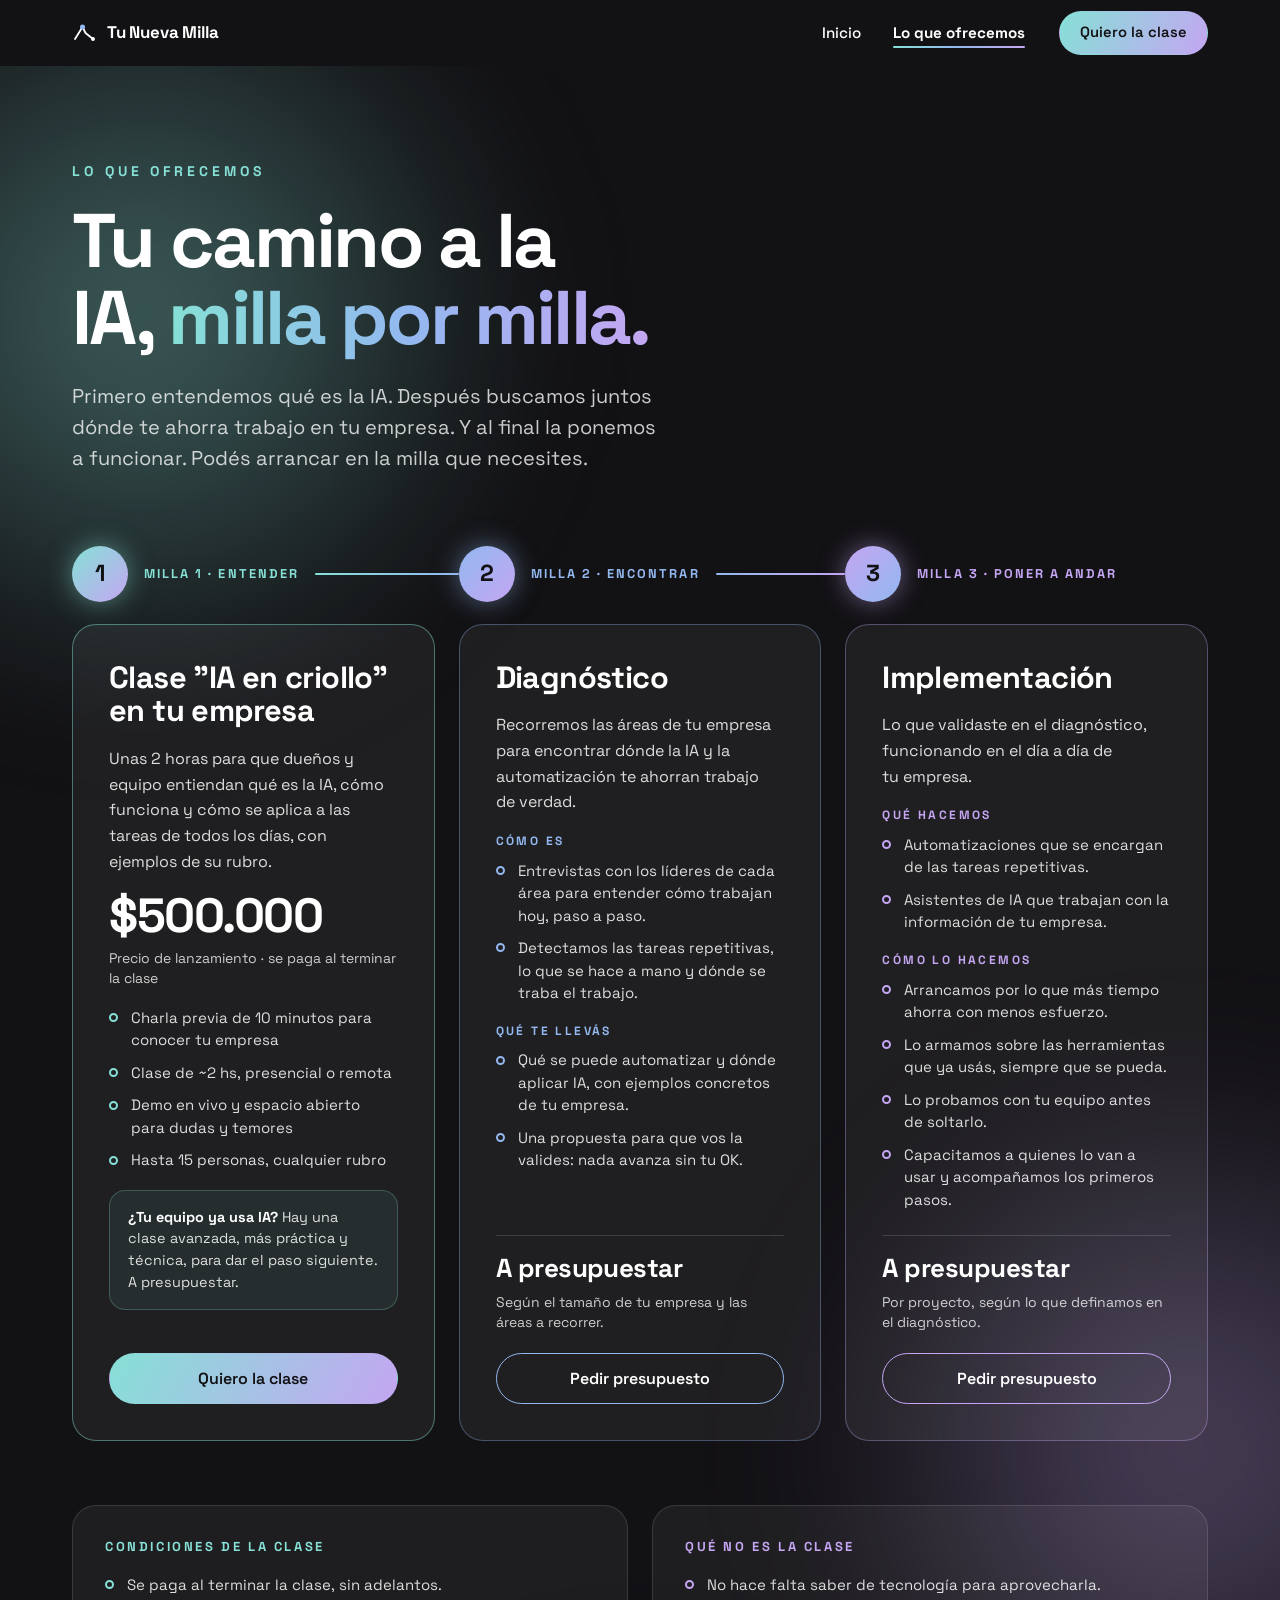
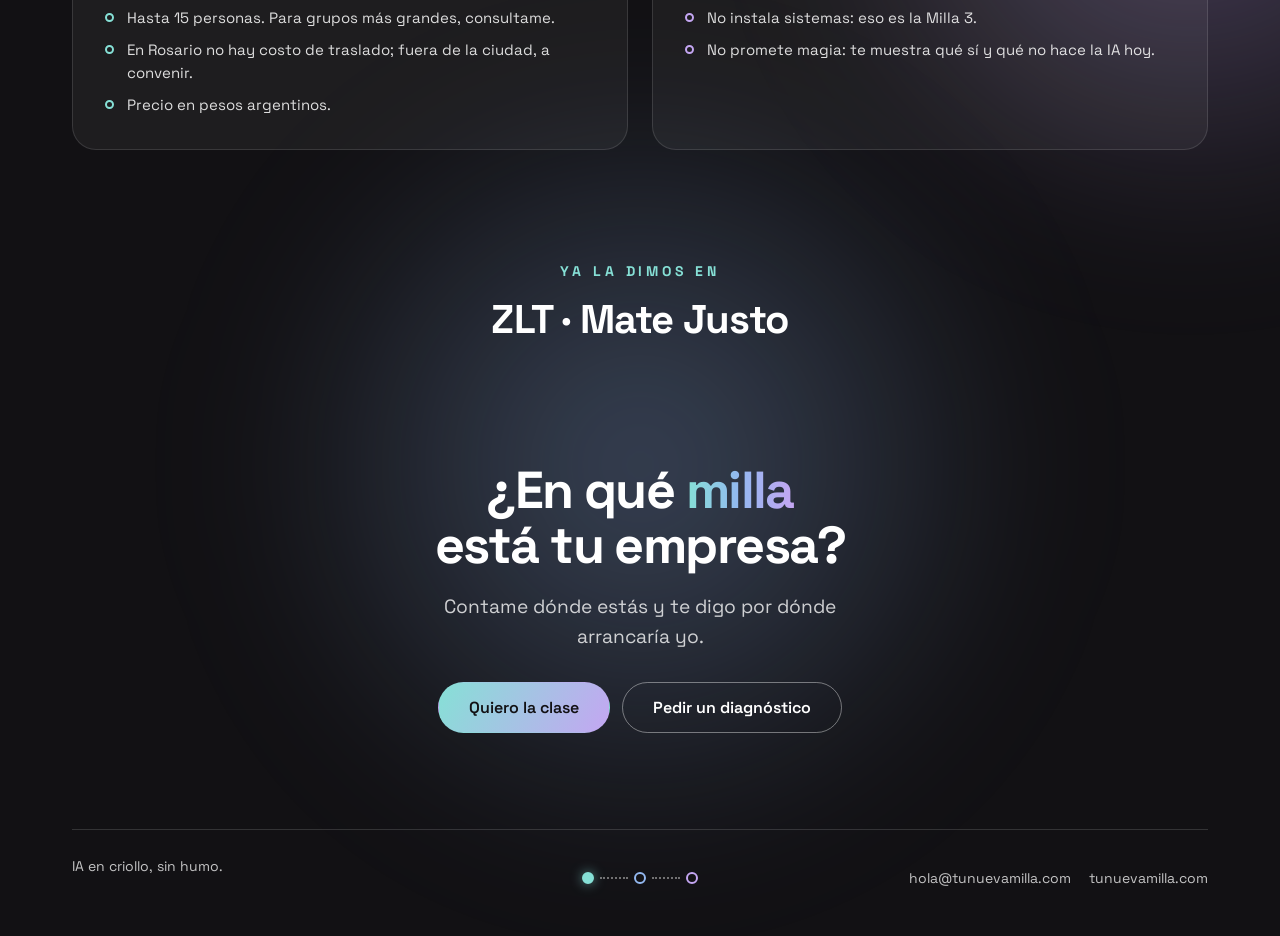
==== commit e3dbf0a3: "Lo que ofrecemos: prueba social dice 'ZLT · Mate Justo' Co-Authored-By: Claude Sonnet 5.5 <noreply@a" ====
--- a/lo-que-ofrecemos/index.html
+++ b/lo-que-ofrecemos/index.html
@@ -188,7 +188,7 @@
 
     <section class="ofr-wrap ofr-proof" aria-label="Prueba social">
       <p class="ofr-label">Ya la dimos en</p>
-      <p class="ofr-proof__who">la desarrolladora ZLT · Mate Justo</p>
+      <p class="ofr-proof__who">ZLT · Mate Justo</p>
     </section>
 
     <section class="ofr-wrap ofr-close" aria-labelledby="ofr-close-title">
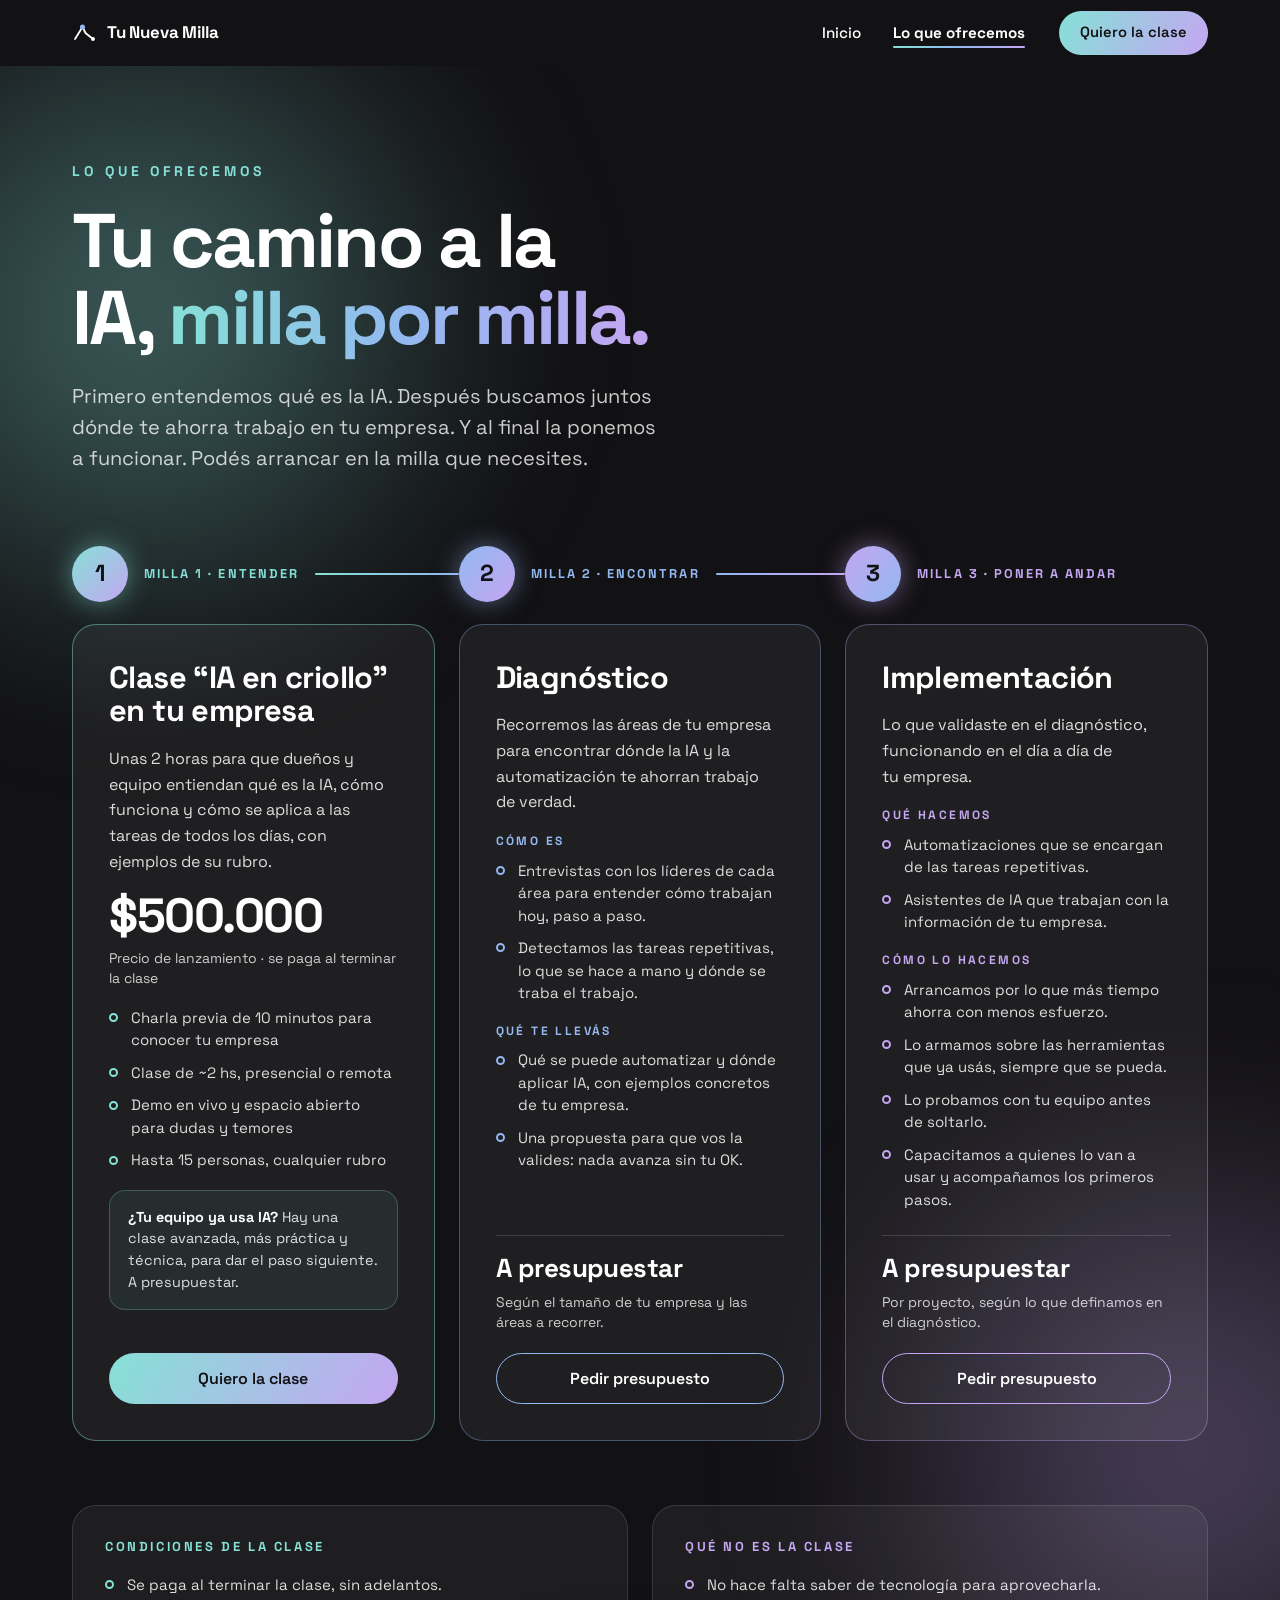
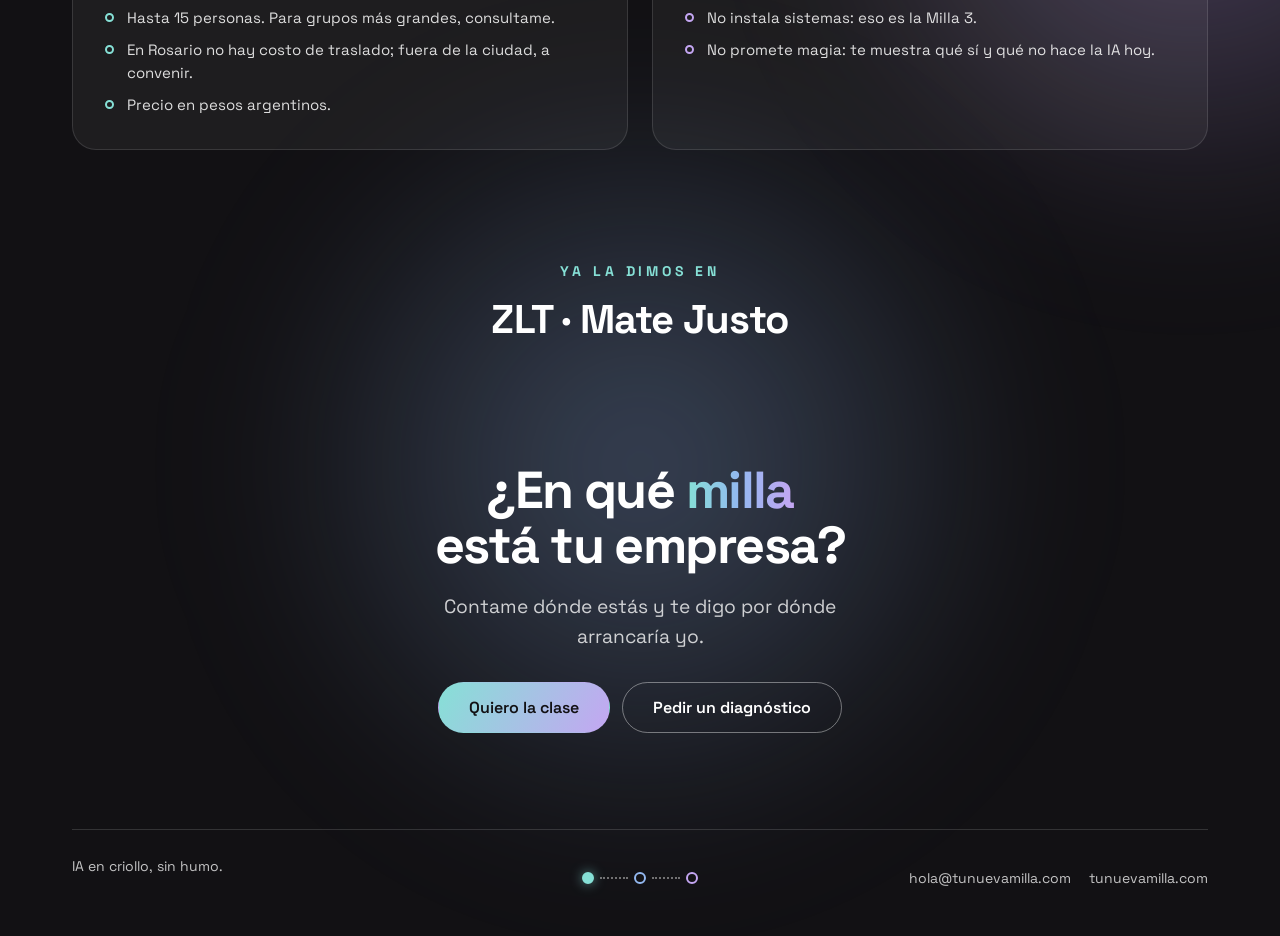
==== commit 0fef1534: "Lo que ofrecemos: los botones abren el formulario de contacto con mensaje precargado - script.js: so" ====
--- a/lo-que-ofrecemos/index.html
+++ b/lo-que-ofrecemos/index.html
@@ -50,7 +50,7 @@
       <li><a class="nav__link" href="/lo-que-ofrecemos" aria-current="page">Lo que ofrecemos</a></li>
     </ul>
     <div class="nav__actions">
-      <a href="mailto:hola@tunuevamilla.com?subject=Quiero%20la%20clase" class="tnm-btn tnm-btn--primary tnm-btn--sm">Quiero la clase</a>
+      <a href="mailto:hola@tunuevamilla.com?subject=Quiero%20la%20clase" class="tnm-btn tnm-btn--primary tnm-btn--sm js-contact-trigger" data-contact-topic="Clase “IA en criollo”" data-contact-message="Quiero la clase “IA en criollo”.">Quiero la clase</a>
     </div>
   </div>
 </nav>
@@ -78,7 +78,7 @@
             <p class="ofr-km">Milla 1 · Entender</p>
           </div>
           <div class="ofr-card">
-            <h2>Clase "IA en criollo" en tu empresa</h2>
+            <h2>Clase “IA en criollo” en tu empresa</h2>
             <p>Unas 2 horas para que dueños y equipo entiendan qué es la IA, cómo funciona y cómo se aplica a las tareas de todos los días, con ejemplos de su rubro.</p>
             <div class="ofr-price">
               <span class="ofr-price__amount">$500.000</span>
@@ -92,7 +92,7 @@
             </ul>
             <p class="ofr-aside"><strong>¿Tu equipo ya usa IA?</strong> Hay una clase avanzada, más práctica y técnica, para dar el paso siguiente. A presupuestar.</p>
             <div class="ofr-card__foot">
-              <a href="mailto:hola@tunuevamilla.com?subject=Quiero%20la%20clase" class="tnm-btn tnm-btn--primary">Quiero la clase</a>
+              <a href="mailto:hola@tunuevamilla.com?subject=Quiero%20la%20clase" class="tnm-btn tnm-btn--primary js-contact-trigger" data-contact-topic="Clase “IA en criollo”" data-contact-message="Quiero la clase “IA en criollo”.">Quiero la clase</a>
             </div>
           </div>
         </article>
@@ -124,7 +124,7 @@
                 <span class="ofr-price__amount">A presupuestar</span>
                 <span class="ofr-price__note">Según el tamaño de tu empresa y las áreas a recorrer.</span>
               </div>
-              <a href="mailto:hola@tunuevamilla.com?subject=Quiero%20un%20diagn%C3%B3stico" class="tnm-btn tnm-btn--ghost">Pedir presupuesto</a>
+              <a href="mailto:hola@tunuevamilla.com?subject=Quiero%20un%20diagn%C3%B3stico" class="tnm-btn tnm-btn--ghost js-contact-trigger" data-contact-topic="Presupuesto de diagnóstico" data-contact-message="Quiero un presupuesto para el diagnóstico.">Pedir presupuesto</a>
             </div>
           </div>
         </article>
@@ -158,7 +158,7 @@
                 <span class="ofr-price__amount">A presupuestar</span>
                 <span class="ofr-price__note">Por proyecto, según lo que definamos en el diagnóstico.</span>
               </div>
-              <a href="mailto:hola@tunuevamilla.com?subject=Quiero%20implementar%20IA" class="tnm-btn tnm-btn--ghost">Pedir presupuesto</a>
+              <a href="mailto:hola@tunuevamilla.com?subject=Quiero%20implementar%20IA" class="tnm-btn tnm-btn--ghost js-contact-trigger" data-contact-topic="Presupuesto de implementación" data-contact-message="Quiero un presupuesto para la implementación.">Pedir presupuesto</a>
             </div>
           </div>
         </article>
@@ -195,8 +195,8 @@
       <h2 id="ofr-close-title">¿En qué <span class="ofr-grad">milla</span> está tu empresa?</h2>
       <p class="ofr-close__lead">Contame dónde estás y te digo por dónde arrancaría yo.</p>
       <div class="ofr-close__cta">
-        <a href="mailto:hola@tunuevamilla.com?subject=Quiero%20la%20clase" class="tnm-btn tnm-btn--primary">Quiero la clase</a>
-        <a href="mailto:hola@tunuevamilla.com?subject=Quiero%20un%20diagn%C3%B3stico" class="tnm-btn tnm-btn--ghost">Pedir un diagnóstico</a>
+        <a href="mailto:hola@tunuevamilla.com?subject=Quiero%20la%20clase" class="tnm-btn tnm-btn--primary js-contact-trigger" data-contact-topic="Clase “IA en criollo”" data-contact-message="Quiero la clase “IA en criollo”.">Quiero la clase</a>
+        <a href="mailto:hola@tunuevamilla.com?subject=Quiero%20un%20diagn%C3%B3stico" class="tnm-btn tnm-btn--ghost js-contact-trigger" data-contact-topic="Presupuesto de diagnóstico" data-contact-message="Quiero un presupuesto para el diagnóstico.">Pedir un diagnóstico</a>
       </div>
     </section>
   </main>
@@ -219,5 +219,40 @@
   </footer>
 </div>
 
+<div class="modal-overlay" id="contactOverlay" hidden>
+  <div class="modal" role="dialog" aria-modal="true" aria-labelledby="contactModalTitle" id="contactModal">
+    <button type="button" class="modal-close" id="contactClose" aria-label="Cerrar formulario">
+      <svg viewBox="0 0 24 24" fill="none" aria-hidden="true"><path d="M6 6l12 12M18 6L6 18" stroke="currentColor" stroke-width="2" stroke-linecap="round"/></svg>
+    </button>
+    <div class="tnm-eyebrow">Escribime</div>
+    <h3 id="contactModalTitle">Contame en dos líneas qué necesita tu empresa</h3>
+    <p class="modal-lead">Te respondo yo mismo, directo a tu correo.</p>
+
+    <form id="contactForm" novalidate>
+      <input type="checkbox" name="botcheck" class="hp" tabindex="-1" autocomplete="off">
+
+      <label class="tnm-field">
+        <span>Nombre</span>
+        <input type="text" name="name" required autocomplete="name" placeholder="Tu nombre">
+      </label>
+      <label class="tnm-field">
+        <span>Email</span>
+        <input type="email" name="email" required autocomplete="email" placeholder="vos@tuempresa.com">
+      </label>
+      <label class="tnm-field">
+        <span>Contame brevemente qué necesitás</span>
+        <textarea name="message" required rows="4" placeholder="Qué te gustaría automatizar o entender sobre IA en tu pyme"></textarea>
+      </label>
+
+      <button type="submit" class="tnm-btn tnm-btn--primary tnm-btn--block" id="contactSubmit">
+        <span class="btn-label">Enviar mensaje</span>
+        <svg viewBox="0 0 24 24" fill="none" aria-hidden="true"><path d="M5 12h14M13 6l6 6-6 6" stroke="currentColor" stroke-width="2" stroke-linecap="round" stroke-linejoin="round"/></svg>
+      </button>
+      <p class="form-status" id="contactStatus" role="status" aria-live="polite"></p>
+    </form>
+  </div>
+</div>
+
+<script src="/script.js"></script>
 </body>
 </html>
